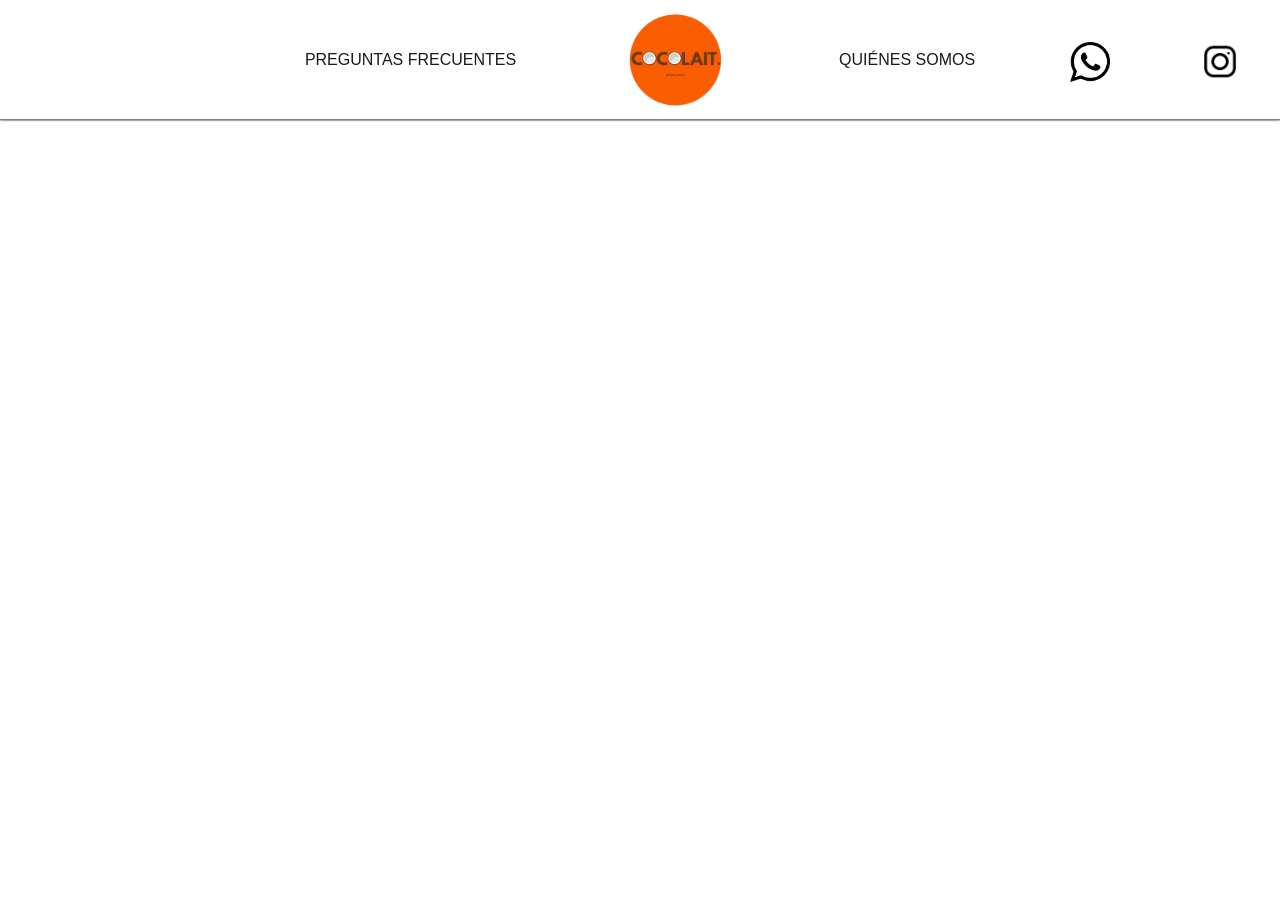
==== nosotros.html @ 3d51f814 "Create nosotros.html" ====
<!DOCTYPE html>
<html lang="en">
<head>
  <meta charset="UTF-8">
  <meta name="viewport" content="width=device-width, initial-scale=1.0">
  <link rel="stylesheet" href="styles.css">
  <title>Dulces Cocolait</title>
</head>


<body>
    <nav class="nav-bar">
      <a href="#preguntas">Preguntas Frecuentes</a>
      <a href="index.html" class="logo" ><img src="images/logotipo_cocolait.webp" alt="Logotipo de Empresa Cocolait" width="1103" height="960"></a>
      <a href="#nosotros">Quiénes somos</a>
    
      <div class="redes-sociales">
        <a href="" ><img src="images/whatsapp.png" width="1383" height="679" alt="Logo de whatsapp"></a>
        <a href="https://www.instagram.com/dulcecocolait/"><img src="images/instagram.png" width="978" height="979" alt="Logo de instagram"></a>
      </div>

    </nav>

</body>


</html>
---- styles.css ----
/*inicio del reseteo de las configuraciones predeterminadas*/

* {
  padding: 0;
  margin: 0;
  box-sizing: border-box; /*súper necesario para que el padding no estire las cajas */
}

ol, ul {
  list-style: none;
}

/*fin del reseteo de las configuraciones predeterminadas*/


/* inicio de configuraciones para el nav */


.nav-bar {

  display: flex;
  align-items: center;
  justify-content: center;
  margin-bottom: 1rem;
  position: relative;
  gap: 40px;


  box-shadow: 0 0 2px black;
  border-bottom: 1px solid gray;
  height: 120px;

}

.nav-bar a {
  
  display: inline-flex;
  height: auto;

  padding: 0 2rem;

  text-decoration: none;
  color: #1a1a1a;
  font-family: "Helvetica Neue", Helvetica, Arial, sans-serif;
  text-transform: uppercase; 
   
}

.nav-bar a:hover {
  color: #f8bb86;
}

.nav-bar .logo img {
  width: max-content;
  height: 100px;
  display: block;


  
}


.redes-sociales {
  
  display: flex;
  flex-direction: row;
  justify-content: flex-end;
  position: absolute;
  
  right: 20px;
  top: 35%;
  gap: 50px;
  
  width: auto;
  height: 40px;  
  

}

.redes-sociales a {
  padding: 0;
  width: 80px;
  height: 40px;
  justify-content: space-between;
}

.redes-sociales img {
 
  width: 80px;
  height: 40px;
  object-fit: contain;

}

/* fin configuración del nav */



.hero {

  display: flex;
  flex-direction: column;
  align-items: center;
  justify-content: center;
 
  
  overflow: hidden;
  
  /* tamaño a la clase */
  min-height: 17vh;
  width: 80%;
  margin: 0 auto;

 
  background-size: cover;
  background-image: linear-gradient(rgba(0, 0, 0, 0.3)), url(images/bandera-venezuela.jpeg);
  background-repeat: no-repeat;
  background-position: 50% 62%;
  background-color: papayawhip;
  border-radius: 80px;
  
}

.hero p {

  width: 90%;
  text-shadow: 5px 3px black;
  text-align: center;
  color: #ffffff;
  font-weight: 500;
  font-size: 2.8rem;
  
}


.hero a {
  /*estilos, decoraciones, etc*/
  
  margin-top: 1rem;
  padding: 0.5rem;
  width: 90px;
  height: auto;

  
  text-decoration: none;
  text-align: center;

  border: 1px solid black;
  border-radius: 50px;
  color: rgb(255, 255, 255);
  
}

.hero a:hover {
  transition: 0.5s;
  background-color: rgba(0, 0, 0, 0.3);
}

/* fin configuración del hero */


/* inicio de la configuración de los banners */
 
  /* estilos para los productos */

   
    /* configuración de la banner base */
    .banner-base {
      
        display: flex; /* todo lo que tenga que ver con el flex en esta sección, va a referirse a centrar los elementos de la sección */
        align-items: center;
        justify-content: center;
        flex-wrap: nowrap;
        gap: 4rem;

        /* tamaño de la clase */
        min-height: 30rem;
        height: auto;   /* súper importante, permite que el div crezca verticalmente. */
        box-sizing: border-box;
        width: 75%; /* es 80% para que no ocupe absolutamente toda la página y poder tener cierto margen */
      
        background-color: #ffffff;
        margin: 1.5rem auto;
    }

  
      /* estilizado de imagen */
      
      .contenedor-producto {
        
        display: flex;
        width: 50%;
        
      }
      
      .contenedor-producto img {
        width: 100%;
        max-height: 30rem;
        object-fit: cover;

      }

      /* estilizado de información*/
      .contenedor-info {
        
        display: flex;
        justify-content: flex-start;
        align-items: flex-start;
        flex-direction: column;
        flex-wrap: nowrap;
        width: 50%;
        padding: 2rem 2rem 7.5rem 2rem;

        color: #1A1A1A;
        overflow: hidden;
      }
      
      .contenedor-info h1 {
      
      justify-content: center;
      text-align: center;
      align-self: center;
      padding: 2rem;
      
      font-size: 4rem;
      font-family: Garamond, Georgia, serif; /* esta fuente se va a seguir usando en los headers*/
      font-weight: 500;

      }

      .contenedor-info p {
      
      
      justify-content: center;
      align-self: center;
      text-align: center;
      
      /* tamaño de la clase */
      min-width: 30rem;
      max-width: 45rem;
      
      
      font-size: 1.6rem;
      line-height: 2.3rem;
      letter-spacing: 0.04rem;
      font-family: "Helvetica Neue", Helvetica, Arial, sans-serif; /* esta fuente se va a seguir usando en los p*/
      
    }


      /* colores */
      .rosa-cuarzo {
      background-color:  #F7EBEB;
      }

      .marron-leche {
        background-color: #d9bf9d;
      }

      .lila-palido {
        background-color: #d5caea
      }
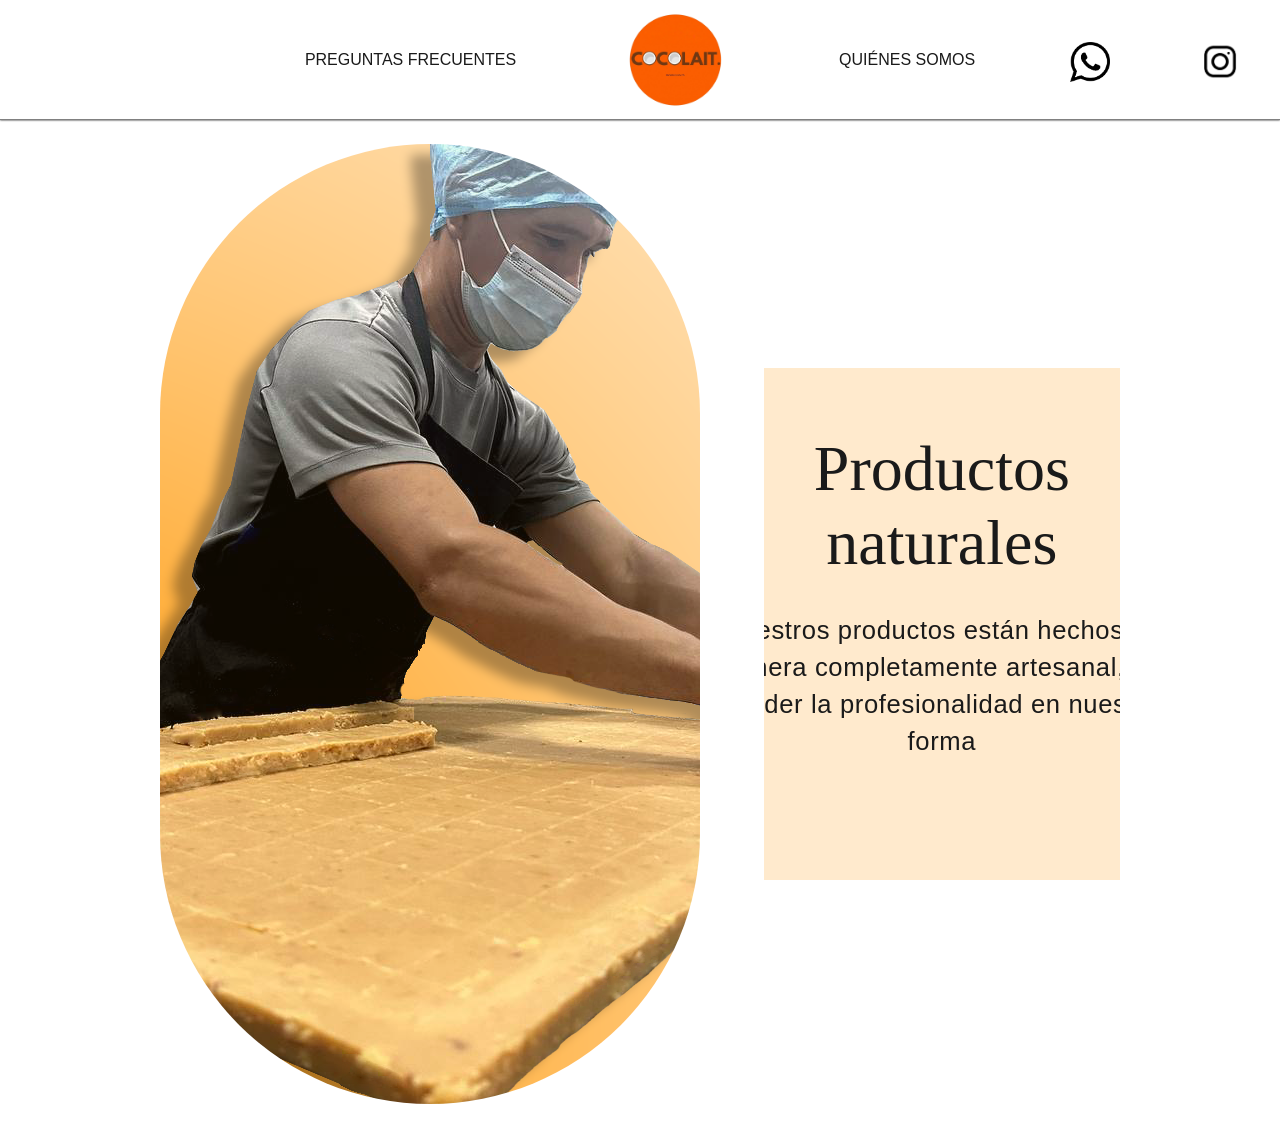
==== commit dc298384: "Empiezo del codeo de la estructura de la página, arreglos en las preguntas" ====
--- a/nosotros.html
+++ b/nosotros.html
@@ -10,9 +10,9 @@
 
 <body>
     <nav class="nav-bar">
-      <a href="#preguntas">Preguntas Frecuentes</a>
+      <a href="preguntas.html">Preguntas Frecuentes</a>
       <a href="index.html" class="logo" ><img src="images/logotipo_cocolait.webp" alt="Logotipo de Empresa Cocolait" width="1103" height="960"></a>
-      <a href="#nosotros">Quiénes somos</a>
+      <a href="nosotros.html">Quiénes somos</a>
     
       <div class="redes-sociales">
         <a href="" ><img src="images/whatsapp.png" width="1383" height="679" alt="Logo de whatsapp"></a>
@@ -20,6 +20,20 @@
       </div>
 
     </nav>
+   
+
+    
+    <section class="banner-base">
+      <div class="contenedor-aboutme">
+        <img src="images/dulces.webp " alt="Empleado tendiendo los dulces" width="1280" height="960">
+      </div>
+      
+      <div class="contenedor-info" style="background-color: #ffeacd;">
+        <h1>Productos naturales</h1>
+        <p>Nuestros productos están hechos de manera completamente artesanal, sin perder la profesionalidad en nuestra forma</p>
+      </div>
+
+  </section>
 
 </body>
 
--- a/styles.css
+++ b/styles.css
@@ -10,11 +10,10 @@
   list-style: none;
 }
 
-/*fin del reseteo de las configuraciones predeterminadas*/
+
 
 
 /* inicio de configuraciones para el nav */
-
 
 .nav-bar {
 
@@ -47,15 +46,16 @@
 }
 
 .nav-bar a:hover {
+
   color: #f8bb86;
+
 }
 
 .nav-bar .logo img {
+
   width: max-content;
   height: 100px;
-  display: block;
-
-
+  display: block;  
   
 }
 
@@ -78,10 +78,12 @@
 }
 
 .redes-sociales a {
+
   padding: 0;
   width: 80px;
   height: 40px;
   justify-content: space-between;
+
 }
 
 .redes-sociales img {
@@ -92,10 +94,10 @@
 
 }
 
-/* fin configuración del nav */
-
-
-
+
+
+
+/* inicio configuración hero */
 .hero {
 
   display: flex;
@@ -134,7 +136,7 @@
 
 
 .hero a {
-  /*estilos, decoraciones, etc*/
+  /* estilos, decoraciones, etc */
   
   margin-top: 1rem;
   padding: 0.5rem;
@@ -156,7 +158,43 @@
   background-color: rgba(0, 0, 0, 0.3);
 }
 
-/* fin configuración del hero */
+
+
+
+/* configuración del pregunta-hero */
+.preguntas-hero  {
+
+  display: flex;
+  flex-direction: column;
+  align-items: center;
+  justify-content: center;
+ 
+  
+  overflow: hidden;
+  
+  /* tamaño a la clase */
+  min-height: 17vh;
+  width: 80%;
+  margin: 0 auto;
+
+ 
+  background-size: cover;
+  background-image: linear-gradient(rgba(255, 102, 0.993));
+  background-repeat: no-repeat;
+  background-position: 50% 62%;
+  background-color: navajowhite;
+  border-radius: 80px;
+}
+.preguntas-hero p {
+
+  width: 90%;
+  
+  text-align: center;
+  color: #ffffff;
+  font-weight: 500;
+  font-size: 2.8rem;
+  
+}
 
 
 /* inicio de la configuración de los banners */
@@ -177,7 +215,7 @@
         min-height: 30rem;
         height: auto;   /* súper importante, permite que el div crezca verticalmente. */
         box-sizing: border-box;
-        width: 75%; /* es 80% para que no ocupe absolutamente toda la página y poder tener cierto margen */
+        width: 75%; /* es 75% para que no ocupe absolutamente toda la página y poder tener cierto margen */
       
         background-color: #ffffff;
         margin: 1.5rem auto;
@@ -260,3 +298,145 @@
       .lila-palido {
         background-color: #d5caea
       }
+
+
+
+
+
+
+
+
+
+
+/*apartado  configuracion de prguntas y respuesta*/
+
+.titulo-preguntas {
+  display: flex;
+  flex-direction: column;
+  align-items: center;
+  justify-content: center;
+  gap: 1rem;
+
+  width: 80%;
+  margin: 0 auto;
+}
+
+/*configuracion de contedor de informacion de preguntas frecuentas*/
+
+.contenedor-preguntas{
+  display: flex;
+  flex-direction: column;
+  align-items: center;
+  justify-content: center;
+  gap: 2rem;
+
+  width: 80%;
+  margin: 0 auto;
+}
+/*configuracion de el listado de preguntas frecuentas*/
+
+.listado-preguntas{
+
+  display: flex;
+  flex-direction: column;
+  align-items: center;
+  justify-content: center;
+  padding: 5rem;
+  
+  width: 80%;
+  margin: 0 auto;
+}
+.listado-preguntas ul{
+
+  list-style: none;
+  padding: 0;
+  margin: 0;
+  width: 100%;
+}
+.listado-preguntas li{
+  margin-bottom: 1rem;
+  padding: 1rem;
+  border: 1px solid #ccc;
+  border-radius: 4px;
+  box-shadow: 0 2px 4px rgba(0, 0, 0, 0.1);
+}
+
+/*configuracion class de acordeon*/
+
+.acordeon{
+
+  width: 100%;
+  border: 1px solid #ccc;
+  border-radius: 4px;
+  box-shadow: 0 2px 4px rgba(0, 0, 0, 0.1);
+}
+
+.acordeon-header{
+  
+  list-style: none; 
+  display: flex;
+  justify-content: space-between;
+  align-items: center;
+  padding: 20px;
+  cursor: pointer;
+  color: #080808;
+  font-size: 1.1rem;
+  font-weight: bold;
+}
+
+.acordeon-header::-webkit-details-marker {
+
+  display: none;
+}
+
+.acordeon-header .icono::before{
+  
+  content: "+";
+  color: #FF6600;
+  font-size: 1.5rem;
+  font-weight: bold;
+  margin-right: 10px;
+}
+
+details[open] .acordeon-header .icono::before{
+  content: "−"; 
+  color: #3EB489; 
+}
+
+.acordeon-contentnedor{
+  padding: 0 20px 20px 20px;
+  color: #030303;
+  line-height: 1.6;
+  border-top: 1px solid rgba(255, 255, 255, 0.1);
+
+}
+
+.acordeon-content p {
+  margin-top: 15px;
+}
+
+
+
+
+
+
+
+/* fin de configuracion de preguntas frecuentas*/
+
+.contenedor-aboutme {
+        
+        display: flex;
+        width: 80%;
+        
+      }
+      
+.contenedor-aboutme img {
+        width: 100%;
+        object-fit: cover;
+        border-radius: 400px;
+      }
+
+/* inicio de la configuracion del about me*/
+
+
+
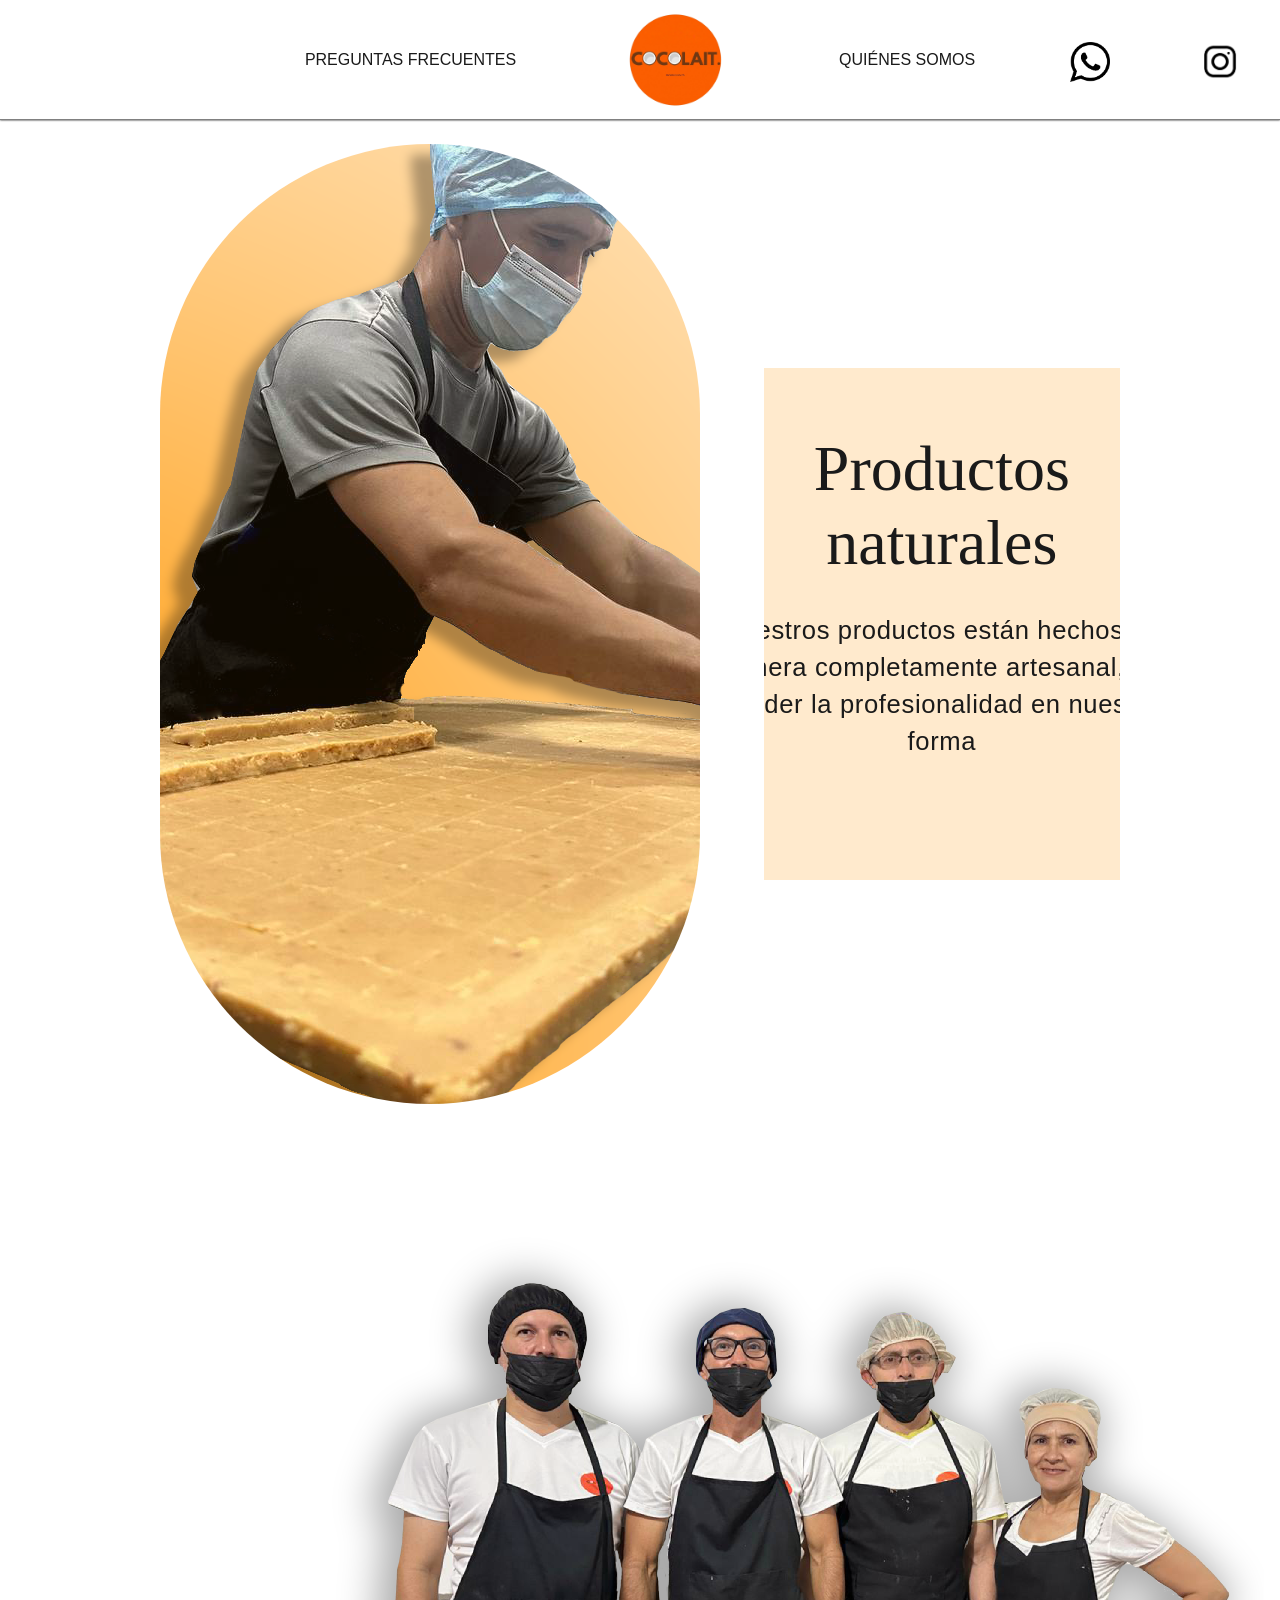
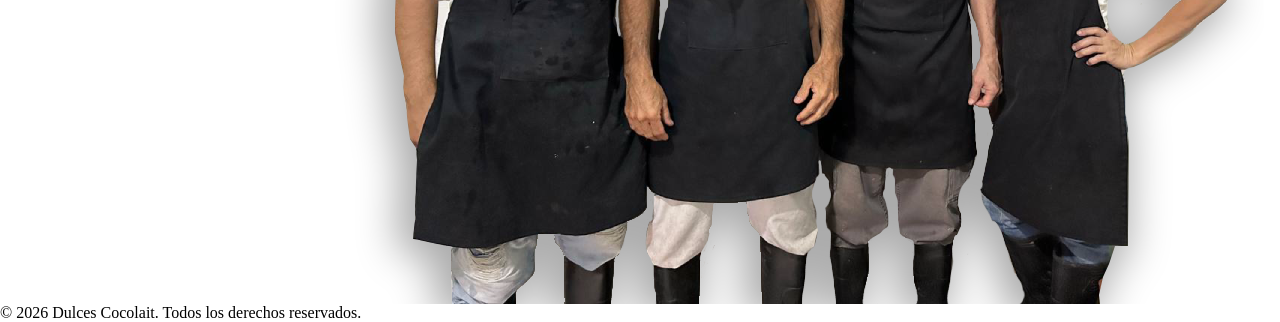
==== commit 8d3b778c: "Eliminación de cosas en el styles.css que eran innecesarias / desarrollo del sobre nosotros / footer" ====
--- a/nosotros.html
+++ b/nosotros.html
@@ -32,10 +32,17 @@
         <h1>Productos naturales</h1>
         <p>Nuestros productos están hechos de manera completamente artesanal, sin perder la profesionalidad en nuestra forma</p>
       </div>
-
   </section>
 
+  <section class="hero-presentacion">
+    <div>
+      <img src="images/EDIT2.webp" alt="Trabajadores de cocineros" width="957" height="720">
+    </div>
+  </section>
+
+  <footer>
+  <p>&copy; 2026 Dulces Cocolait. Todos los derechos reservados.</p>
+  </footer>
+
 </body>
-
-
 </html>
--- a/styles.css
+++ b/styles.css
@@ -119,7 +119,7 @@
   background-repeat: no-repeat;
   background-position: 50% 62%;
   background-color: papayawhip;
-  border-radius: 80px;
+  
   
 }
 
@@ -156,44 +156,6 @@
 .hero a:hover {
   transition: 0.5s;
   background-color: rgba(0, 0, 0, 0.3);
-}
-
-
-
-
-/* configuración del pregunta-hero */
-.preguntas-hero  {
-
-  display: flex;
-  flex-direction: column;
-  align-items: center;
-  justify-content: center;
- 
-  
-  overflow: hidden;
-  
-  /* tamaño a la clase */
-  min-height: 17vh;
-  width: 80%;
-  margin: 0 auto;
-
- 
-  background-size: cover;
-  background-image: linear-gradient(rgba(255, 102, 0.993));
-  background-repeat: no-repeat;
-  background-position: 50% 62%;
-  background-color: navajowhite;
-  border-radius: 80px;
-}
-.preguntas-hero p {
-
-  width: 90%;
-  
-  text-align: center;
-  color: #ffffff;
-  font-weight: 500;
-  font-size: 2.8rem;
-  
 }
 
 
@@ -321,7 +283,7 @@
   margin: 0 auto;
 }
 
-/*configuracion de contedor de informacion de preguntas frecuentas*/
+  /*configuracion de contedor de informacion de preguntas frecuentas*/
 
 .contenedor-preguntas{
   display: flex;
@@ -333,7 +295,7 @@
   width: 80%;
   margin: 0 auto;
 }
-/*configuracion de el listado de preguntas frecuentas*/
+  /*configuracion de el listado de preguntas frecuentas*/
 
 .listado-preguntas{
 
@@ -361,7 +323,7 @@
   box-shadow: 0 2px 4px rgba(0, 0, 0, 0.1);
 }
 
-/*configuracion class de acordeon*/
+  /*configuracion class de acordeon*/
 
 .acordeon{
 
@@ -419,24 +381,43 @@
 
 
 
-
-
-/* fin de configuracion de preguntas frecuentas*/
-
+/* inicio de la configuracion del about me*/
 .contenedor-aboutme {
-        
-        display: flex;
-        width: 80%;
-        
-      }
+  display: flex;
+  width: 80%;
+ }
       
 .contenedor-aboutme img {
-        width: 100%;
-        object-fit: cover;
-        border-radius: 400px;
-      }
-
-/* inicio de la configuracion del about me*/
-
-
-
+  width: 100%;
+  object-fit: cover;
+  border-radius: 400px;
+  min-height: 2vh;
+      }
+
+.hero-presentacion {
+  /* posición de la imagen */
+  display: flex;
+  align-items: flex-end;
+  justify-content: flex-end;
+  margin: 5rem 0rem 0rem 15rem;
+  
+  overflow: hidden;
+  
+  /* tamaño a la clase */
+   min-height: 60vh;
+  width: 80%;
+ 
+  /* fondo gradiente */
+  background-image: linear-gradient(rgb(255, 199, 30));
+}
+
+.hero-presentacion img {
+  max-height: 100%;
+  width: auto;
+  display: block;
+}
+
+
+
+
+
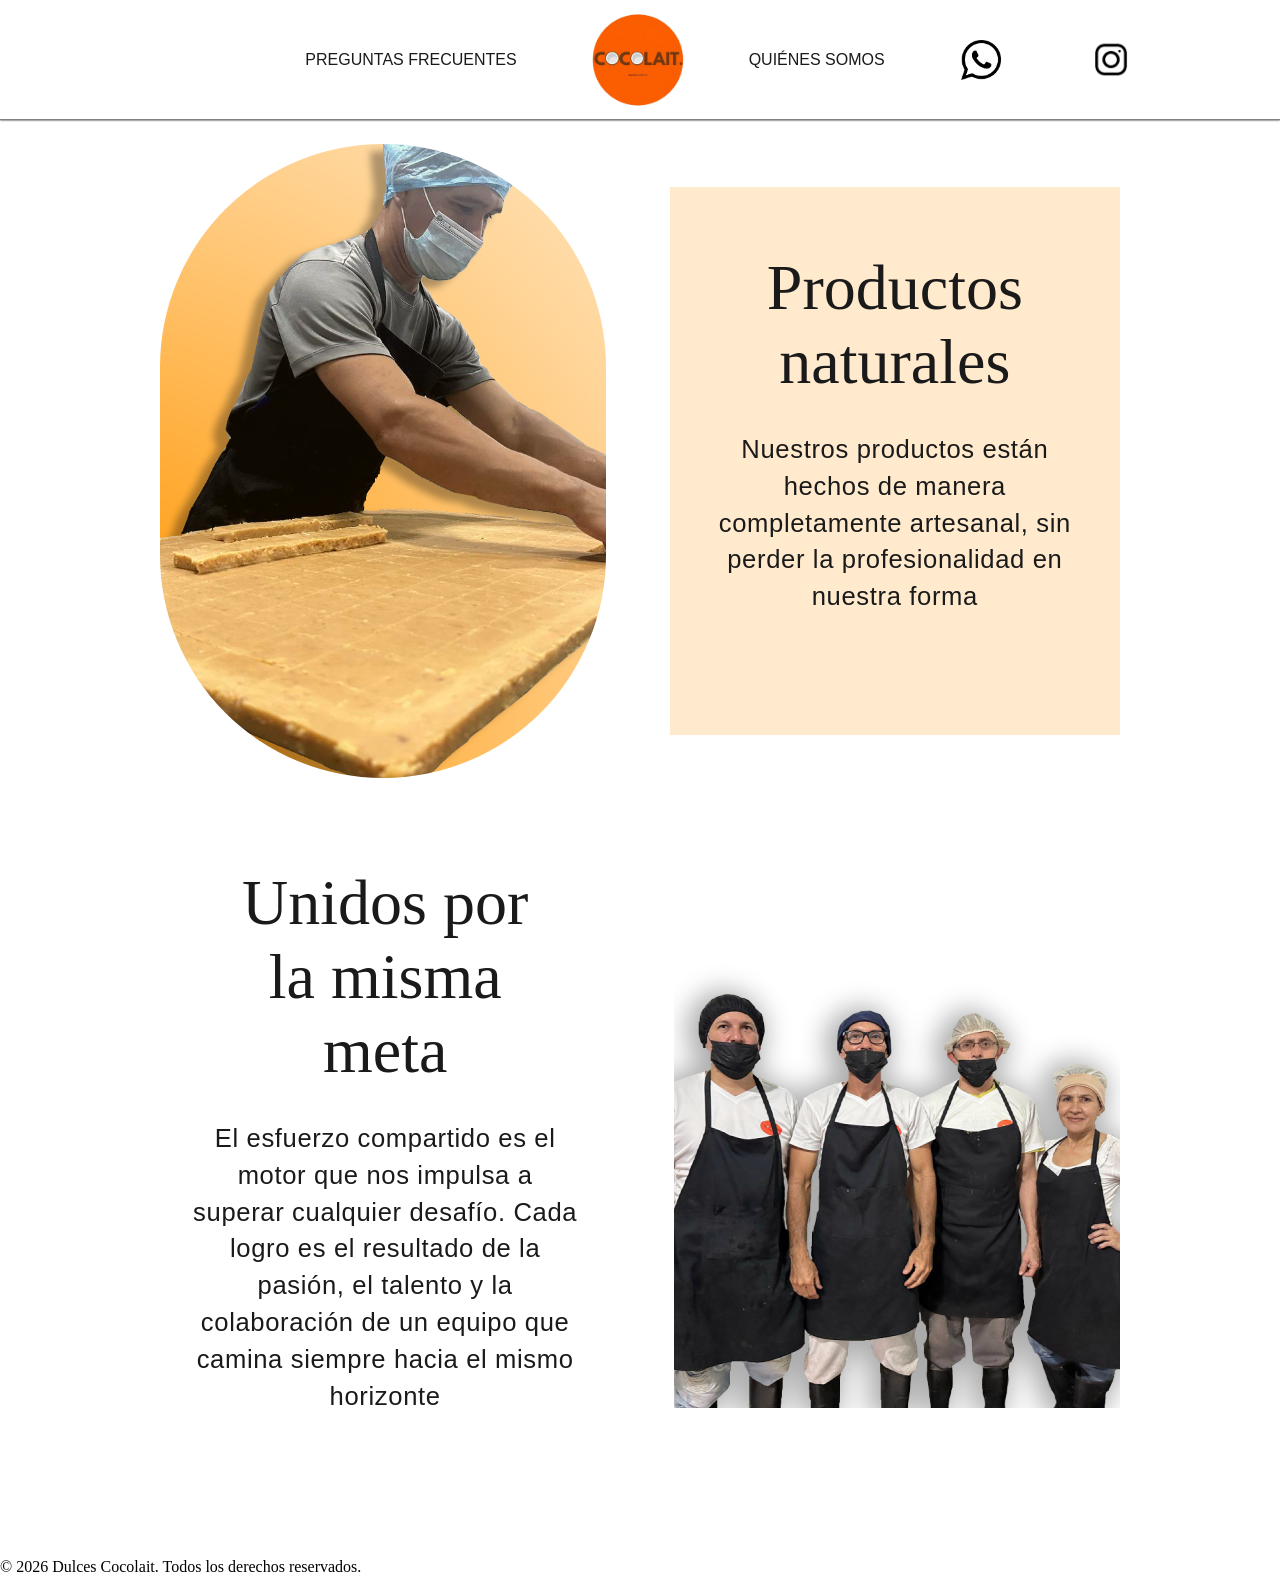
==== commit b0311226: "Solo falta la nueva imagen y un menú para los teléfonos" ====
--- a/nosotros.html
+++ b/nosotros.html
@@ -10,12 +10,12 @@
 
 <body>
     <nav class="nav-bar">
-      <a href="preguntas.html">Preguntas Frecuentes</a>
+      <a href="preguntas.html" class="secciones">Preguntas Frecuentes</a>
       <a href="index.html" class="logo" ><img src="images/logotipo_cocolait.webp" alt="Logotipo de Empresa Cocolait" width="1103" height="960"></a>
-      <a href="nosotros.html">Quiénes somos</a>
+      <a href="nosotros.html" class="secciones">Quiénes somos</a>
     
       <div class="redes-sociales">
-        <a href="" ><img src="images/whatsapp.png" width="1383" height="679" alt="Logo de whatsapp"></a>
+        <a href="https://wa.me/+584120548944"><img src="images/whatsapp.png" width="1383" height="679" alt="Logo de whatsapp"></a>
         <a href="https://www.instagram.com/dulcecocolait/"><img src="images/instagram.png" width="978" height="979" alt="Logo de instagram"></a>
       </div>
 
@@ -25,7 +25,7 @@
     
     <section class="banner-base">
       <div class="contenedor-aboutme">
-        <img src="images/dulces.webp " alt="Empleado tendiendo los dulces" width="1280" height="960">
+        <img src="images/dulces.webp" alt="Empleado tendiendo los dulces" width="1128" height="634">
       </div>
       
       <div class="contenedor-info" style="background-color: #ffeacd;">
@@ -34,8 +34,14 @@
       </div>
   </section>
 
-  <section class="hero-presentacion">
-    <div>
+  <section class="banner-base gradiente-amarillo">
+    <div class="contenedor-info">
+      <h1>Unidos por la misma meta</h1>
+      <p> El esfuerzo compartido es el motor que nos impulsa a superar cualquier desafío. 
+        Cada logro es el resultado de la pasión, el talento y la colaboración de un equipo que camina siempre hacia el mismo horizonte</p>
+    </div>
+
+    <div class="contenedor-producto">
       <img src="images/EDIT2.webp" alt="Trabajadores de cocineros" width="957" height="720">
     </div>
   </section>
--- a/styles.css
+++ b/styles.css
@@ -1,4 +1,13 @@
-/*inicio del reseteo de las configuraciones predeterminadas*/
+          /* |°°°°°°°°°°°°°°°°°°°°°°°°°°°°°°°°°°°°°°°°°°°°°°°°| 
+            
+                              1. ESTILOS GLOBALES
+                              & NAVBAR
+            
+              |°°°°°°°°°°°°°°°°°°°°°°°°°°°°°°°°°°°°°°°°°°°°°°°|
+          */
+
+
+  /*inicio del reseteo de las configuraciones predeterminadas*/
 
 * {
   padding: 0;
@@ -10,13 +19,10 @@
   list-style: none;
 }
 
-
-
-
-/* inicio de configuraciones para el nav */
+    /* NAV */
 
 .nav-bar {
-
+  /*posicionamiento de los elementos*/
   display: flex;
   align-items: center;
   justify-content: center;
@@ -25,76 +31,76 @@
   gap: 40px;
 
 
+  /*estilizado de la barra*/
   box-shadow: 0 0 2px black;
   border-bottom: 1px solid gray;
   height: 120px;
-
 }
 
 .nav-bar a {
-  
-  display: inline-flex;
+  /* display: inline-flex; */
   height: auto;
 
-  padding: 0 2rem;
+  padding: 1rem;
 
   text-decoration: none;
   color: #1a1a1a;
   font-family: "Helvetica Neue", Helvetica, Arial, sans-serif;
-  text-transform: uppercase; 
-   
+  text-transform: uppercase;
+}
+
+.nav-bar .secciones {
+  margin-left: 10rem;
 }
 
 .nav-bar a:hover {
-
   color: #f8bb86;
-
+}
+
+.nav-bar .logo {
+  position: absolute;
 }
 
 .nav-bar .logo img {
-
   width: max-content;
   height: 100px;
   display: block;  
-  
 }
 
 
 .redes-sociales {
-  
   display: flex;
   flex-direction: row;
   justify-content: flex-end;
-  position: absolute;
-  
+
   right: 20px;
   top: 35%;
   gap: 50px;
   
   width: auto;
   height: 40px;  
-  
-
 }
 
 .redes-sociales a {
-
   padding: 0;
   width: 80px;
   height: 40px;
   justify-content: space-between;
-
 }
 
 .redes-sociales img {
- 
   width: 80px;
   height: 40px;
-  object-fit: contain;
-
-}
-
-
+  object-fit: contain
+}
+    /* NAV */
+
+  /* |°°°°°°°°°°°°°°°°°°°°°°°°°°°°°°°°°°°°°°°°°°°°°°°°| 
+                        
+      2. HOME
+                                              
+     |°°°°°°°°°°°°°°°°°°°°°°°°°°°°°°°°°°°°°°°°°°°°°°°|
+ */
 
 
 /* inicio configuración hero */
@@ -105,9 +111,6 @@
   align-items: center;
   justify-content: center;
  
-  
-  overflow: hidden;
-  
   /* tamaño a la clase */
   min-height: 17vh;
   width: 80%;
@@ -120,7 +123,7 @@
   background-position: 50% 62%;
   background-color: papayawhip;
   
-  
+  overflow: hidden;
 }
 
 .hero p {
@@ -136,21 +139,19 @@
 
 
 .hero a {
-  /* estilos, decoraciones, etc */
   
   margin-top: 1rem;
   padding: 0.5rem;
   width: 90px;
   height: auto;
 
-  
+  /* estilizado */
   text-decoration: none;
   text-align: center;
 
   border: 1px solid black;
   border-radius: 50px;
   color: rgb(255, 255, 255);
-  
 }
 
 .hero a:hover {
@@ -217,7 +218,7 @@
       
       .contenedor-info h1 {
       
-      justify-content: center;
+  
       text-align: center;
       align-self: center;
       padding: 2rem;
@@ -236,7 +237,6 @@
       text-align: center;
       
       /* tamaño de la clase */
-      min-width: 30rem;
       max-width: 45rem;
       
       
@@ -261,49 +261,51 @@
         background-color: #d5caea
       }
 
-
-
-
-
-
-
+      .gradiente-amarillo {
+        background-image: linear-gradient(rgb(255, 199, 30));
+      }
+
+
+
+                          /* |°°°°°°°°°°°°°°°°°°°°°°°°°°°°°°°°°°°°°°°°°°°°°°°°| 
+                            
+                                              3. F.A.Q
+                            
+                            |°°°°°°°°°°°°°°°°°°°°°°°°°°°°°°°°°°°°°°°°°°°°°°°°|
+                          */
 
 
 
 /*apartado  configuracion de prguntas y respuesta*/
 
 .titulo-preguntas {
+  width: 80%;
+  margin: 0 auto;
+  padding: 2rem;
+  display: flex;
+  justify-content: center;
+}
+
+  /*configuracion de contedor de informacion de preguntas frecuentas*/
+
+.contenedor-preguntas{
   display: flex;
   flex-direction: column;
   align-items: center;
   justify-content: center;
-  gap: 1rem;
+
 
   width: 80%;
   margin: 0 auto;
 }
-
-  /*configuracion de contedor de informacion de preguntas frecuentas*/
-
-.contenedor-preguntas{
+  /*configuracion de el listado de preguntas frecuentas*/
+
+.listado-preguntas{
+
   display: flex;
   flex-direction: column;
   align-items: center;
   justify-content: center;
-  gap: 2rem;
-
-  width: 80%;
-  margin: 0 auto;
-}
-  /*configuracion de el listado de preguntas frecuentas*/
-
-.listado-preguntas{
-
-  display: flex;
-  flex-direction: column;
-  align-items: center;
-  justify-content: center;
-  padding: 5rem;
   
   width: 80%;
   margin: 0 auto;
@@ -319,17 +321,16 @@
   margin-bottom: 1rem;
   padding: 1rem;
   border: 1px solid #ccc;
-  border-radius: 4px;
-  box-shadow: 0 2px 4px rgba(0, 0, 0, 0.1);
+  border-radius: 100px;
 }
 
   /*configuracion class de acordeon*/
 
-.acordeon{
+.acordeon {
 
   width: 100%;
   border: 1px solid #ccc;
-  border-radius: 4px;
+  border-radius: 50px;
   box-shadow: 0 2px 4px rgba(0, 0, 0, 0.1);
 }
 
@@ -346,25 +347,6 @@
   font-weight: bold;
 }
 
-.acordeon-header::-webkit-details-marker {
-
-  display: none;
-}
-
-.acordeon-header .icono::before{
-  
-  content: "+";
-  color: #FF6600;
-  font-size: 1.5rem;
-  font-weight: bold;
-  margin-right: 10px;
-}
-
-details[open] .acordeon-header .icono::before{
-  content: "−"; 
-  color: #3EB489; 
-}
-
 .acordeon-contentnedor{
   padding: 0 20px 20px 20px;
   color: #030303;
@@ -379,45 +361,108 @@
 
 
 
-
+                                /* |°°°°°°°°°°°°°°°°°°°°°°°°°°°°°°°°°°°°°°°°°°°°°°°°| 
+                                  
+                                                    4. ABOUT ME
+                                  
+                                  |°°°°°°°°°°°°°°°°°°°°°°°°°°°°°°°°°°°°°°°°°°°°°°°°|
+                                */
 
 /* inicio de la configuracion del about me*/
 .contenedor-aboutme {
   display: flex;
-  width: 80%;
- }
+  width: 50%;
+}
       
 .contenedor-aboutme img {
   width: 100%;
   object-fit: cover;
   border-radius: 400px;
-  min-height: 2vh;
-      }
-
-.hero-presentacion {
-  /* posición de la imagen */
-  display: flex;
-  align-items: flex-end;
-  justify-content: flex-end;
-  margin: 5rem 0rem 0rem 15rem;
-  
-  overflow: hidden;
-  
-  /* tamaño a la clase */
-   min-height: 60vh;
+      }
+
+                                /* |°°°°°°°°°°°°°°°°°°°°°°°°°°°°°°°°°°°°°°°°°°°°°°°°| 
+                                  
+                                                    5. MEDIA QUERIES
+                                  
+                                  |°°°°°°°°°°°°°°°°°°°°°°°°°°°°°°°°°°°°°°°°°°°°°°°°|
+                                */
+
+
+  /* NAVBAR */
+
+@media (max-width: 992px) {
+  
+  .nav-bar {
+    flex-direction: column;
+    height: auto;
+    gap: 1rem;
+  }
+  
+  .nav-bar a {
+    visibility: hidden;
+  }
+
+  .nav-bar .logo {
+    visibility: visible;
+  }
+
+  .redes-sociales {
+    position: static; /* Quita el posicionamiento absoluto */
+    justify-content: center;
+    margin-top: 0.5rem; 
+  }
+}
+
+
+
+@media screen and (max-width: 992px) {
+  
+  
+
+  /* --- HERO ADAPTATIVO --- */
+  .hero {
+    width: 95%; /* Mayor aprovechamiento del espacio lateral */
+    border-radius: 30px; /* Bordes más suaves en móvil */
+    padding: 2rem 1rem;
+  }
+
+  .hero p {
+    font-size: 1.8rem; /* Reducción de tamaño para evitar desbordes */
+  }
+
+  /* --- BANNERS DE PRODUCTOS EN COLUMNA --- */
+  .banner-base {
+    flex-direction: column; /* Apila imagen y texto verticalmente */
+    width: 90%;
+    gap: 1.5rem;
+    padding: 1.5rem 0;
+  }
+
+  /* Asegura que todos los elementos ocupen el ancho completo */
+  .contenedor-producto,
+  .contenedor-info {
+    width: 100%;
+  }
+
+  .contenedor-info {
+    padding: 1rem;
+  }
+
+  .contenedor-info h1 {
+    font-size: 2.2rem;
+    padding: 0.5rem 0;
+  }
+
+  .contenedor-info p {
+    min-width: unset; /* Desactiva el ancho mínimo fijo */
+    width: 100%;
+    font-size: 1.1rem;
+    line-height: 1.6rem;
+  }
+
+
+  .contenedor-aboutme {
+  display: flex;
   width: 80%;
- 
-  /* fondo gradiente */
-  background-image: linear-gradient(rgb(255, 199, 30));
-}
-
-.hero-presentacion img {
-  max-height: 100%;
-  width: auto;
-  display: block;
-}
-
-
-
-
-
+  }
+}
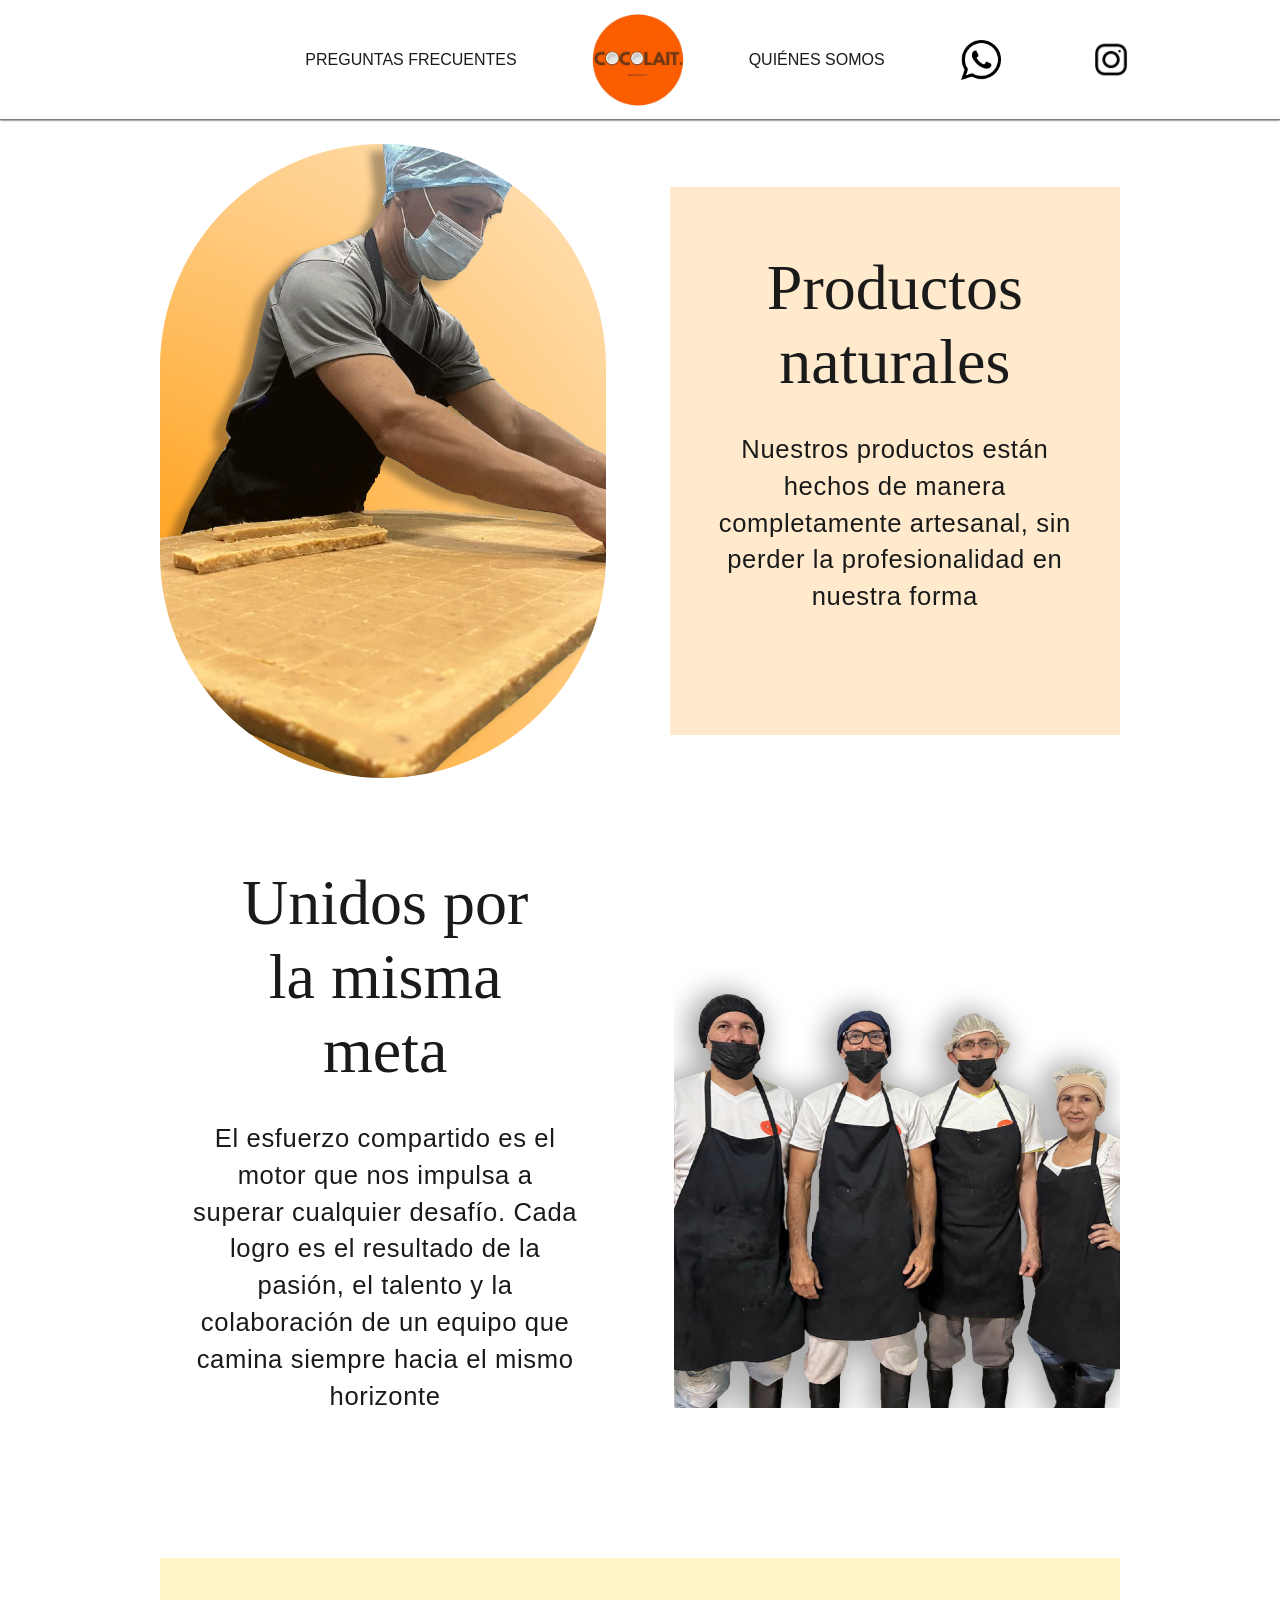
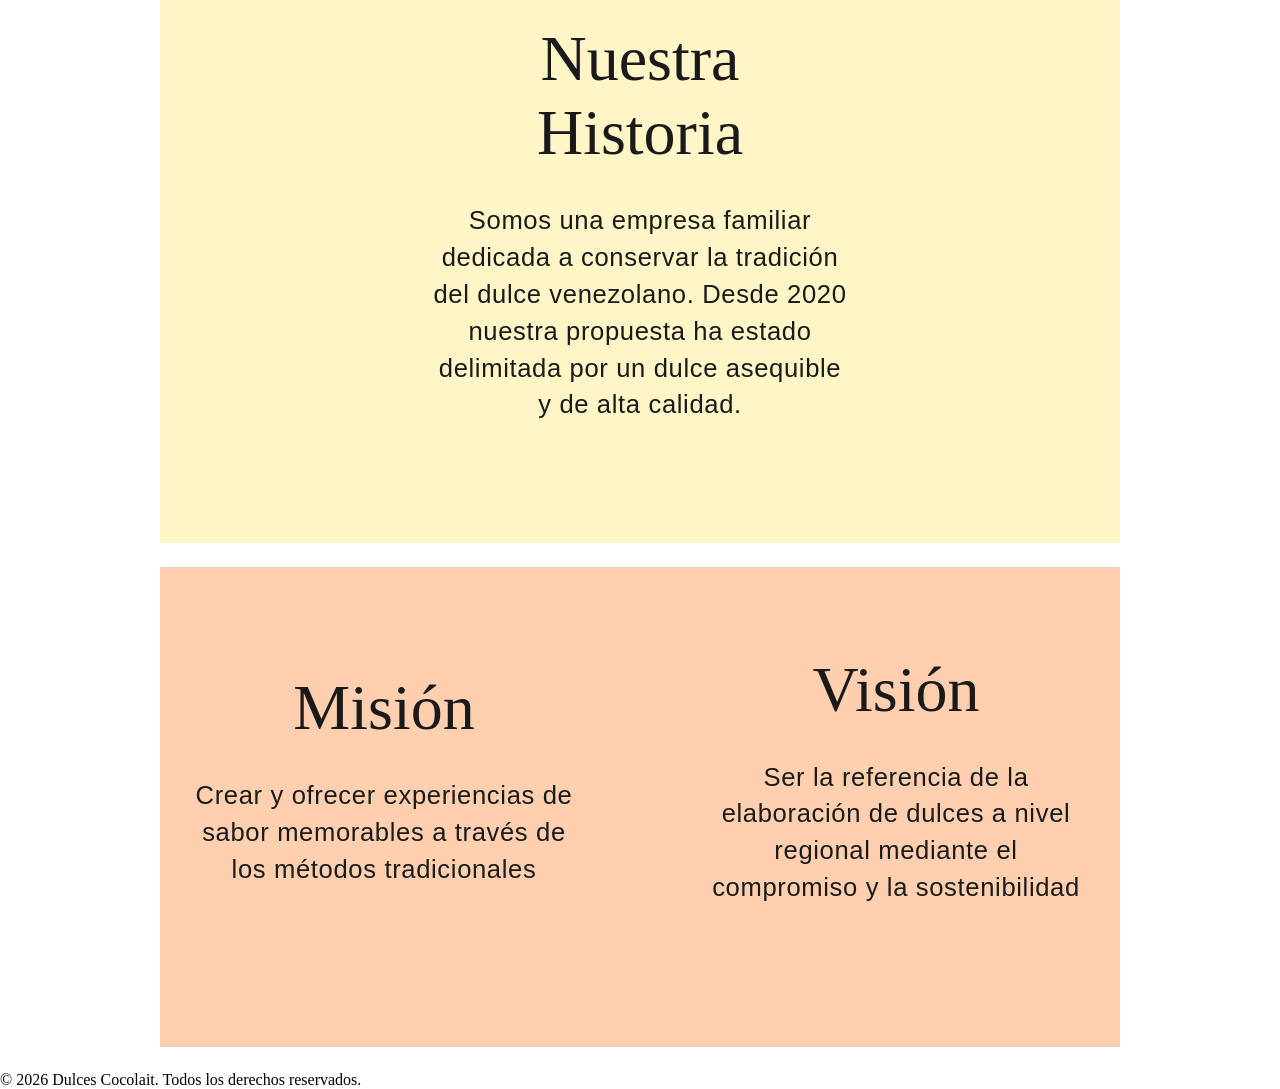
==== commit 04a2141a: "Acomodando los espacios en blanco y el orden general" ====
--- a/nosotros.html
+++ b/nosotros.html
@@ -1,5 +1,5 @@
 <!DOCTYPE html>
-<html lang="en">
+<html lang="es-VE">
 <head>
   <meta charset="UTF-8">
   <meta name="viewport" content="width=device-width, initial-scale=1.0">
@@ -9,6 +9,7 @@
 
 
 <body>
+  <!-- NAV -->
     <nav class="nav-bar">
       <a href="preguntas.html" class="secciones">Preguntas Frecuentes</a>
       <a href="index.html" class="logo" ><img src="images/logotipo_cocolait.webp" alt="Logotipo de Empresa Cocolait" width="1103" height="960"></a>
@@ -22,29 +23,56 @@
     </nav>
    
 
-    
-    <section class="banner-base">
-      <div class="contenedor-aboutme">
-        <img src="images/dulces.webp" alt="Empleado tendiendo los dulces" width="1128" height="634">
-      </div>
+    <!-- Inicio del contenido -->
       
-      <div class="contenedor-info" style="background-color: #ffeacd;">
-        <h1>Productos naturales</h1>
-        <p>Nuestros productos están hechos de manera completamente artesanal, sin perder la profesionalidad en nuestra forma</p>
-      </div>
+      <!-- Primera sección -->
+  <section class="banner-base">
+    <div class="contenedor-aboutme">
+      <img src="images/dulces.webp" alt="Empleado tendiendo los dulces" width="1128" height="634">
+    </div>
+     
+    <div class="contenedor-info" style="background-color: #ffeacd;">
+      <h1>Productos naturales</h1>
+      <p>Nuestros productos están hechos de manera completamente artesanal, sin perder la profesionalidad en nuestra forma</p>
+    </div>
   </section>
-
+      
+      <!-- Segunda sección -->
   <section class="banner-base gradiente-amarillo">
     <div class="contenedor-info">
       <h1>Unidos por la misma meta</h1>
       <p> El esfuerzo compartido es el motor que nos impulsa a superar cualquier desafío. 
         Cada logro es el resultado de la pasión, el talento y la colaboración de un equipo que camina siempre hacia el mismo horizonte</p>
     </div>
-
+    
     <div class="contenedor-producto">
       <img src="images/EDIT2.webp" alt="Trabajadores de cocineros" width="957" height="720">
     </div>
+
+   
   </section>
+      
+    <!-- Tercera sección -->
+  <section class="banner-base amarillo-real">
+    <div class="contenedor-info">
+      <h1>Nuestra Historia</h1>
+      <p>Somos una empresa familiar dedicada a conservar la tradición del dulce venezolano. Desde 2020 nuestra propuesta ha estado delimitada por un dulce asequible y de alta calidad.</p>
+    </div>
+  </section>
+
+   <!-- Misión y Visión -->
+    <section class="banner-base amarillo-carne">
+      <div class="contenedor-info">
+        <h1>Misión</h1>
+        <p>Crear y ofrecer experiencias de sabor memorables a través de los métodos tradicionales</p>
+      </div>
+      <div class="contenedor-info">
+        <h1>Visión</h1>
+        <p>Ser la referencia de la elaboración de dulces a nivel regional mediante el compromiso y la sostenibilidad</p>
+      </div>
+    </section>
+
+  <!-- Footer --> 
 
   <footer>
   <p>&copy; 2026 Dulces Cocolait. Todos los derechos reservados.</p>
--- a/styles.css
+++ b/styles.css
@@ -30,11 +30,14 @@
   position: relative;
   gap: 40px;
 
-
   /*estilizado de la barra*/
   box-shadow: 0 0 2px black;
   border-bottom: 1px solid gray;
   height: 120px;
+}
+
+.menu-movil{
+  display: none;
 }
 
 .nav-bar a {
@@ -265,6 +268,14 @@
         background-image: linear-gradient(rgb(255, 199, 30));
       }
 
+      .amarillo-real {
+        background-color: rgb(255, 245, 199);
+      }
+
+      .amarillo-carne {
+        background-color: #ffcba8ea;
+      }
+
 
 
                           /* |°°°°°°°°°°°°°°°°°°°°°°°°°°°°°°°°°°°°°°°°°°°°°°°°| 
@@ -390,6 +401,8 @@
 
   /* NAVBAR */
 
+
+
 @media (max-width: 992px) {
   
   .nav-bar {
@@ -411,10 +424,48 @@
     justify-content: center;
     margin-top: 0.5rem; 
   }
-}
-
-
-
+
+  .nav-bar > .secciones
+.nav-bar >.redes-sociales {
+  display: none;
+}
+ 
+.nav-bar > .logo{
+  position: static;
+}
+
+.nav-bar .logo img{
+  width: 120px;
+  height: auto;
+}
+.menu-movil{
+  display: block;
+  position: relative;
+}
+.menu-movil summary{
+  cursor: pointer;
+  font-size: 2rem;
+  list-style :none;
+}
+.menu-movil-contenido{
+  position: absolute;
+  top: 100%;
+  right: 0;
+  z-index: 1;
+  display: flex;
+  flex-direction: column;
+  min-width: 200px;
+  padding: 0.5rem;
+  background: #ffffff;
+  box-shadow: 0 2px 8px #0003;
+}
+.menu-movil-contenido a{
+  display:block;
+  padding:0.75em;
+  visibility: visible;
+
+}
+}
 @media screen and (max-width: 992px) {
   
   
